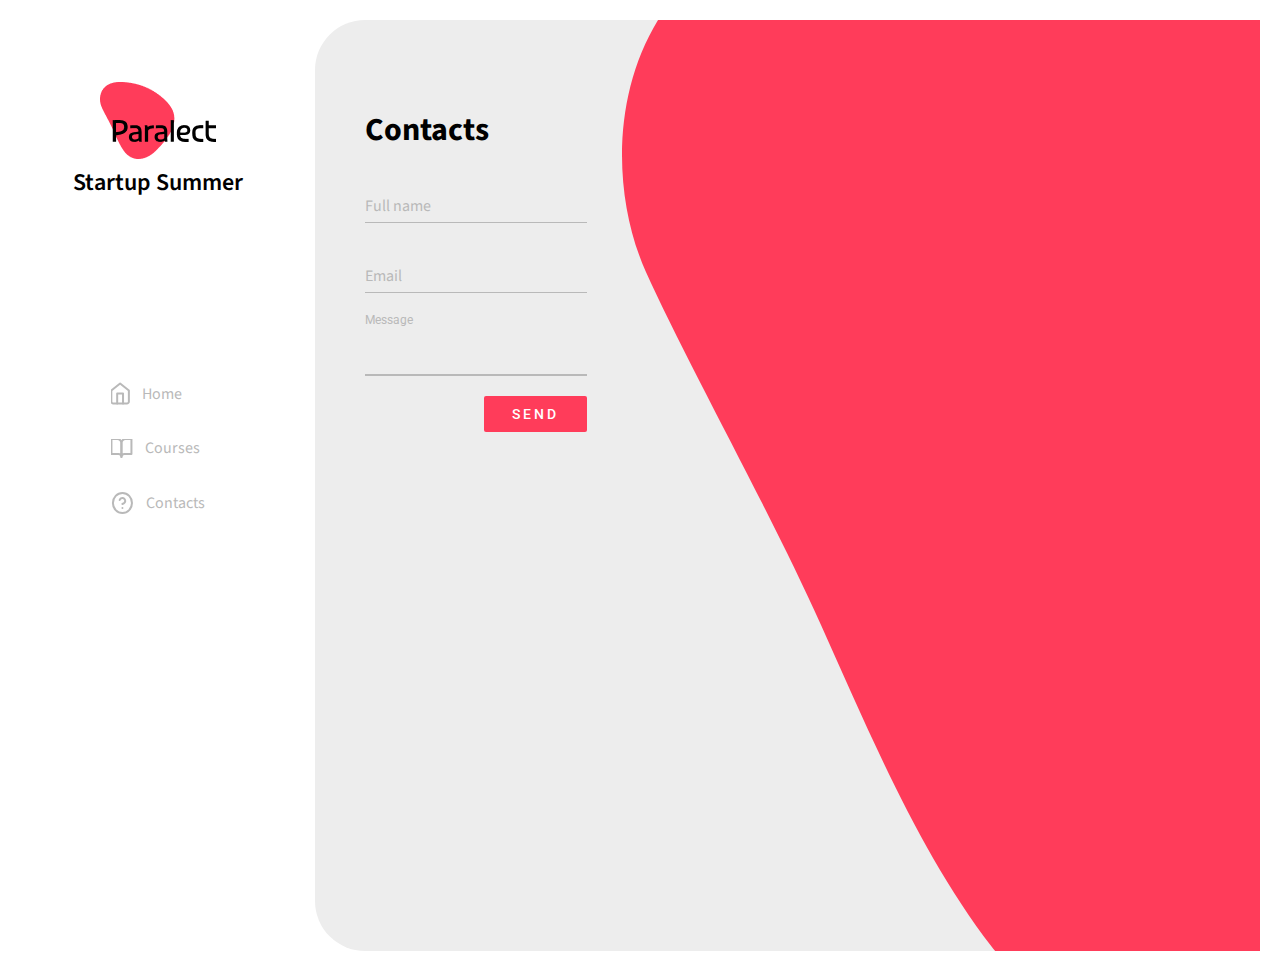
==== page_home/contacts.html @ e0e793ab "refactoring contacts" ====
<!DOCTYPE html>
<html lang="en">

<head>
    <meta charset="UTF-8">
    <meta http-equiv="X-UA-Compatible" content="IE=edge">
    <meta name="viewport" content="width=device-width, initial-scale=1.0">
    <link rel="stylesheet" href="./main.css">
    <link rel="preconnect" href="https://fonts.googleapis.com">
    <link rel="preconnect" href="https://fonts.gstatic.com" crossorigin>
    <link
        href="https://fonts.googleapis.com/css2?family=Roboto:wght@400;500&family=Source+Sans+Pro:wght@400;600&display=swap"
        rel="stylesheet">
    <title>Contacts</title>
</head>

<body>
    <main class="main">
        <div class="container">
            <div class="header__item">
                <div class="header__logo">
                    <img src="../utils/Frame.png" alt="logo">
                    <p>
                        Startup Summer
                    </p>
                </div>

                <ul class="nav" id="nav">
                    <li>
                        <a class="nav__link" href="./index.html">
                            <svg class="nav_svg" width="19" height="23" viewBox="0 0 19 23" fill="none"
                                xmlns="http://www.w3.org/2000/svg">
                                <path
                                    d="M0.328491 8.5L9.10349 1.5L17.8785 8.5V19.5C17.8785 20.0304 17.673 20.5391 17.3073 20.9142C16.9417 21.2893 16.4457 21.5 15.9285 21.5H2.27849C1.76132 21.5 1.26533 21.2893 0.899633 20.9142C0.533937 20.5391 0.328491 20.0304 0.328491 19.5V8.5Z"
                                    stroke-width="2" stroke-linecap="round" stroke-linejoin="round" />
                                <path d="M6.17847 21.5V11.5H12.0285V21.5" stroke-width="2" stroke-linecap="round"
                                    stroke-linejoin="round" />
                            </svg>

                            Home
                        </a>
                    </li>

                    <li>
                        <a class="nav__link " href="./courses.html">
                            <svg class="nav_svg" width="22" height="19" viewBox="0 0 22 19" fill="none"
                                xmlns="http://www.w3.org/2000/svg">
                                <path
                                    d="M0.439209 0H6.43921C7.50007 0 8.51749 0.421427 9.26764 1.17157C10.0178 1.92172 10.4392 2.93913 10.4392 4V18C10.4392 17.2044 10.1231 16.4413 9.56053 15.8787C8.99792 15.3161 8.23486 15 7.43921 15H0.439209V0Z"
                                    stroke-width="2" stroke-linecap="round" stroke-linejoin="round" />
                                <path
                                    d="M20.4392 0H14.4392C13.3783 0 12.3609 0.421427 11.6108 1.17157C10.8606 1.92172 10.4392 2.93913 10.4392 4V18C10.4392 17.2044 10.7553 16.4413 11.3179 15.8787C11.8805 15.3161 12.6436 15 13.4392 15H20.4392V0Z"
                                    stroke-width="2" stroke-linecap="round" stroke-linejoin="round" />
                            </svg>
                            Courses
                        </a>
                    </li>

                    <li>
                        <a class="nav__link" href="./contacts.html">
                            <svg class="nav_svg" width="23" height="24" viewBox="0 0 23 24" fill="none"
                                xmlns="http://www.w3.org/2000/svg">
                                <path
                                    d="M11.4393 22C16.704 22 20.972 17.5228 20.972 12C20.972 6.47715 16.704 2 11.4393 2C6.17449 2 1.90656 6.47715 1.90656 12C1.90656 17.5228 6.17449 22 11.4393 22Z"
                                    stroke-width="2" stroke-linecap="round" stroke-linejoin="round" />
                                <path
                                    d="M8.66522 9C8.88934 8.33167 9.3317 7.76811 9.91396 7.40913C10.4962 7.05016 11.1808 6.91894 11.8465 7.03871C12.5121 7.15849 13.1159 7.52153 13.5508 8.06353C13.9857 8.60553 14.2238 9.29152 14.2228 10C14.2228 12 11.363 13 11.363 13"
                                    stroke-width="2" stroke-linecap="round" stroke-linejoin="round" />
                                <path d="M11.4393 17H11.4493" stroke-width="2" stroke-linecap="round"
                                    stroke-linejoin="round" />
                            </svg>
                            Contacts
                        </a>
                    </li>
                </ul>

            </div>
            <div class="contacts">
                <div class="contacts__item">
                    <h1>Contacts</h1>
                    <form class="contacts__form" action="">
                        <div class="contacts__name">
                            <input id="input__name_id" type="text" required autocomplete="off">
                            <label for="input__name_id" class="label__name">
                                <span class="name__span">Full name</span>
                            </label>
                        </div>
                        <div class="contacts__email">
                            <input id="input__email_id" type="text" required autocomplete="off">
                            <label for="input__email_id" class="label__email">
                                <span class="email_name">Email</span>
                            </label>
                        </div>

                        <div class="contacts__message">
                            <label for="input__email">Message</label>
                            <textarea type="text"></textarea>
                        </div>
                    </form>
                    <div class="btn">
                        <input class="send__btn" type="submit" value="SEND">
                    </div>


                </div>

                <img class="contacts__img" src="../utils/Vector.svg" alt="">
            </div>

        </div>

    </main>

    <script src="./app.js"></script>
</body>

</html>
---- page_home/main.css ----
div, p, input, button, form, span, a, ul, li {
    box-sizing: border-box;
    
}
*{
    font-family: 'Source Sans Pro', sans-serif;
}

p, body{
    margin: 0;
}

h1, h2, h3, h4{
    margin: 0;
}
ul{
    padding: 0;
}
.container{
    max-width: 1440px;
    width: 100%;
    margin: 0 auto;
    display: flex;
    height: 100%;
}

.header__item{
    width: 25%;
    display: flex;
    flex-direction: column;    
    align-items: center;
}

.header__logo{
    margin-top: 82px;
    text-align: center;
}

.header__logo p{
    font-family: 'Source Sans Pro', sans-serif;
    font-weight: 600;
    
    font-size: 24px;
}

.nav{
    margin-top: 182px;
    list-style: none;
}

.nav__link{
    text-decoration: none;
    display: flex;
    align-items: center;
    color: #B9B9B9;
}

.nav__link:hover{
    color: #FF3C5A;
}

.active{
    color: #FF3C5A;
}

.active svg{
    stroke: #FF3C5A;
}


.nav li{
    margin-bottom: 32px;    
    
}

.nav_svg{
    stroke:#B9B9B9;
}


.nav li:last-child{
    margin-bottom: 0;
}

.nav svg{
    margin-right: 12px;
}

.nav img {
    margin-right: 12px;
}

.main__item{    
    width: 75%;
    height: 100%;
    margin: 20px 20px 20px 0;
    border-radius: 50px;
    padding: 62px 0 92px;
    background-color: #EDEDED;
}

.main__head{
    text-align: center;
    margin-bottom: 56px;
}



.main__head h1{
    font-size: 48px;
    font-weight: 600;
}

.main__head p{
    font-weight: 400;
    font-size: 24px;
}

.main__inner{
    margin: 0 92px 40px;
}

.main__inner:last-child{
    margin: 0 92px;
}

.main__inner p{
    font-size: 18px;
    font-weight: 400;
    margin-bottom: 20px;
}

.main__inner-title span{
    color: #FF3C5A;
    font-weight: 600;
}

.main__block{
    width: 100%;
}

.float{
    float: left;
}

.main__block-item__float{
    width: 200px;
    height: 200px;
    background-color: #ffff;    
    float: left;

    margin-bottom: 40px;
    border-radius: 6px;
    box-shadow: 0px 8px 4px 0px rgba(34, 60, 80, 0.25);
}
.main__block-item__float:nth-child(2n+2){
    margin: 0 25px;
}

.main__block-item__float:last-child{
    margin-right: 0;
    float: right;
}


.grid{
    display: grid;
    grid-template-columns: 200px 200px 200px 200px;
    justify-content: space-between;
    margin-right: 20px;
}

/* .grid:last-child{
    gap: ;
} */

.main__block-item__grid{
    width: 200px;
    background-color: #ffff;
    height: 200px;
    border-radius: 6px;
    box-shadow: 0px 8px 4px 0px rgba(34, 60, 80, 0.25);
}


.flex{
    display: flex;
    flex-wrap: wrap;
    justify-content: space-between;
}

.main__block-item__flex{
    width: 200px;
    background-color: #ffff;
    height: 200px;    
    margin-bottom: 20px; 
    border-radius: 6px;
    box-shadow: 0px 8px 4px 0px rgba(34, 60, 80, 0.25);
}

.courses{
    margin: 20px 20px 20px 0;
    padding: 87px 50px 40px;
    background-color: #EDEDED;
    border-radius: 50px;
    width: 75%;
}

.courses h2{
    font-size: 24px;
    font-weight: 600;
    margin-bottom: 14px;
}

.courses__wrapper{
      display: flex;
      justify-content: center;
      align-items: center;
}

.courses__items{
    width: 100%;
    display: grid; 
    grid-template-columns: 175px 175px 175px 175px 175px;
    justify-content: space-between;
}

.courses__link{
    height: 175px;
    background-color: #fff;
    margin-bottom: 20px;
    position: relative;
}

.courses__link:nth-child(5n+5){
    margin-right: 0;
}

.courses__link svg{
    position: absolute;
    top: 0;
    right: 0;
}

.courses__img{
    fill: #B9B9B9;
    transition: fill .2s ease-in;
}
.active{
    fill: #FF3C5A;
}
.courses__img:hover{
    fill: #FF3C5A;
}

.courses__link p{
    color: #000;
    position: absolute;
    bottom: 20px;
    left: 20px;
}

.contacts{
    margin: 20px 20px 20px 0;
    background-color: #EDEDED;
    border-radius: 50px;
    width: 75%;
    display: flex;
    justify-content: space-between;
    position: relative;
}

.contacts__item{
    margin: 87px 35px 0 50px;
    width: 100%;
}

.contacts__form{
    margin-top: 20px;
}

.contacts__name{
    width: 100%;
    margin-bottom: 20px;
    position: relative;
    height: 50px;
    overflow: hidden;
}

.contacts__name input{
    background: none;
    border: none;
    padding-top: 10px;
    margin-top: 5px;
    width: 100%;
    height: 100%;
    outline: none;
}

.label__name{
    font-weight: normal;
    font-family: 'Roboto', sans-serif;
    font-size: 16px;
    color: #B9B9B9;
    position: absolute;
    bottom: 0;
    left: 0;
    width: 100%;
    height: 100%;
    pointer-events: none;

    border-bottom: 1px solid #B9B9B9;   
}

.label__name::after{
    content: "";
    position: absolute;
    left: 0px;
    bottom: -1px;
    height: 100%;
    width: 100%;
    border-bottom: 2px solid #FF3C5A;
    transform: translateX(-100%);
    transition: transform .3s ease ;
}
.name__span{
    position: absolute;
    bottom: 5px;
    left: 0px;
    transition: all .3s ease;
}

.contacts__name input:focus + .label__name .name__span,
.contacts__name input:valid + .label__name .name__span{
    transform: translateY(-120%);
}

.contacts__name input:focus + .label__name::after,
.contacts__name input:valid + .label__name::after{
    transform: translateX(0%);
}

.contacts__email{
    width: 100%;
    margin-bottom: 20px;
    position: relative;
    height: 50px;
    overflow: hidden;
}

.contacts__email input{
    background: none;
    border: none;
    padding-top: 10px;
    margin-top: 5px;
    width: 100%;
    height: 100%;
    outline: none;
}

.label__email{
    font-weight: normal;
    font-family: 'Roboto', sans-serif;
    font-size: 16px;
    color: #B9B9B9;
    position: absolute;
    bottom: 0;
    left: 0;
    width: 100%;
    height: 100%;
    pointer-events: none;

    border-bottom: 1px solid #B9B9B9;   
}

.label__email::after{
    content: "";
    position: absolute;
    left: 0px;
    bottom: -1px;
    height: 100%;
    width: 100%;
    border-bottom: 2px solid #FF3C5A;
    transform: translateX(-100%);
    transition: transform .3s ease ;
}

.email_name{
    position: absolute;
    bottom: 5px;
    left: 0px;
    transition: all .3s ease;
}

.contacts__email input:focus + .label__email .email_name,
.contacts__email input:valid + .label__email .email_name{
    transform: translateY(-120%);
}

.contacts__email input:focus + .label__email::after,
.contacts__email input:valid + .label__email::after{
    transform: translateX(0%);
}

.contacts__message label{
    font-weight: normal;
    font-family: 'Roboto', sans-serif;
    font-size: 12px;
    color: #B9B9B9;
}

.contacts__message{
    width: 100%;
    display: flex;
    flex-direction: column; 
    
}

.contacts__message textarea{
    background: none;
    border: none;    
    resize:none;
    margin-top: 5px;
    border-bottom: 2px solid #B9B9B9;
    outline: none;
}
.contacts__message textarea:focus{
    border-bottom: 2px solid #FF3C5A;
}

.btn{
    margin-top: 20px;
    display: flex;
    justify-content: end;
}

.send__btn{
    color: #fff;
    font-family: 'Roboto', sans-serif;
    font-weight: 500;
    background: #FF3C5A;
    padding: 10px 28px;
    border: none;
    border-radius: 2px;
    font-size: 14px;
    letter-spacing: 3px;
    cursor: pointer;
    transition: background .2s ease-in;
}

.send__btn:hover{
    background: #000;
}
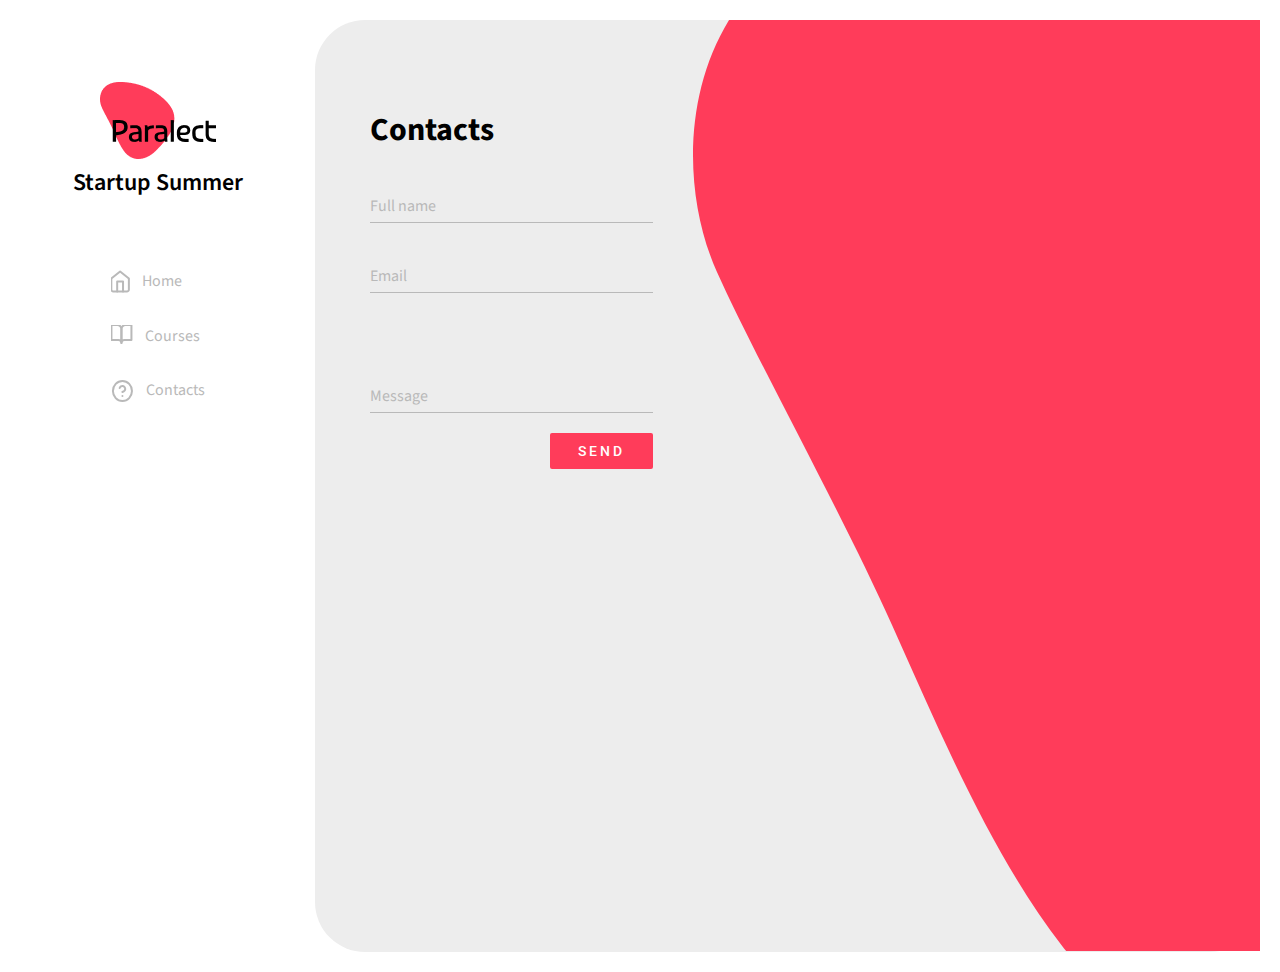
==== commit 1954ea2a: "done" ====
--- a/page_home/contacts.html
+++ b/page_home/contacts.html
@@ -6,6 +6,7 @@
     <meta http-equiv="X-UA-Compatible" content="IE=edge">
     <meta name="viewport" content="width=device-width, initial-scale=1.0">
     <link rel="stylesheet" href="./main.css">
+    <link rel="stylesheet" href="pageCss/contacts.css">
     <link rel="preconnect" href="https://fonts.googleapis.com">
     <link rel="preconnect" href="https://fonts.gstatic.com" crossorigin>
     <link
@@ -18,11 +19,14 @@
     <main class="main">
         <div class="container">
             <div class="header__item">
-                <div class="header__logo">
+                <div class="header__logo--desctop">
                     <img src="../utils/Frame.png" alt="logo">
                     <p>
                         Startup Summer
                     </p>
+                </div>
+                <div class="navbar--close">
+                    <span class="navbar__icon--close"></span>
                 </div>
 
                 <ul class="nav" id="nav">
@@ -36,7 +40,6 @@
                                 <path d="M6.17847 21.5V11.5H12.0285V21.5" stroke-width="2" stroke-linecap="round"
                                     stroke-linejoin="round" />
                             </svg>
-
                             Home
                         </a>
                     </li>
@@ -76,6 +79,17 @@
 
             </div>
             <div class="contacts">
+                <div class="navbar" id="navbar_open">
+                    <span class="navbar__icon"></span>
+                </div>
+                <div class="logo__mobile">
+                    <div class="header__logo-mobile">
+                        <img src="../utils/Frame.png" alt="logo">
+                        <p>
+                            Startup Summer
+                        </p>
+                    </div>
+                </div>
                 <div class="contacts__item">
                     <h1>Contacts</h1>
                     <form class="contacts__form" action="">
@@ -93,8 +107,11 @@
                         </div>
 
                         <div class="contacts__message">
-                            <label for="input__email">Message</label>
-                            <textarea type="text"></textarea>
+                            <textarea type="text" required autocomplete="off"></textarea>
+                            <label for="input__email" class="message__label">
+                                <span class="message__title">Message</span>
+                            </label>
+                            
                         </div>
                     </form>
                     <div class="btn">
@@ -104,7 +121,7 @@
 
                 </div>
 
-                <img class="contacts__img" src="../utils/Vector.svg" alt="">
+                <div class="contacts__img"></div>
             </div>
 
         </div>
--- a/page_home/main.css
+++ b/page_home/main.css
@@ -25,48 +25,90 @@
 }
 
 .header__item{
-    width: 25%;
+    width: 25%;    
     display: flex;
     flex-direction: column;    
     align-items: center;
-}
-
-.header__logo{
+    position: relative;
+    min-width: 200px;
+}
+
+.header__logo--desctop{
     margin-top: 82px;
     text-align: center;
-}
-
-.header__logo p{
+    position: absolute;
+}
+
+.navbar--close{    
+    cursor: pointer;
+    position: absolute;
+    top: 20px;
+    right: 50px;
+    display: none;
+}
+
+.navbar__icon--close{    
+    display: block;
+    background: #000;
+    margin: 5px 0;
+    position: relative;
+    border-radius: 20px;
+    margin-top: 50px;
+}
+
+.navbar__icon--close::after{
+    content: "";
+    display: block;
+    width: 20px;
+    height: 3px;
+    background: #000;
+    position: absolute;
+    top: 0px;
+    border-radius: 20px;
+    transform: rotate(45deg);
+}
+
+.navbar__icon--close::before{
+    content: "";
+    display: block;
+    width: 20px;
+    height: 3px;
+    background: #000;
+    position: absolute;
+    top: 0px;
+    border-radius: 20px;
+    transform: rotate(-45deg);
+}
+
+.header__logo--desctop p{
     font-family: 'Source Sans Pro', sans-serif;
-    font-weight: 600;
-    
+    font-weight: 600;    
     font-size: 24px;
 }
 
 .nav{
-    margin-top: 182px;
+    margin-top: 270px;
     list-style: none;
 }
 
 .nav__link{
     text-decoration: none;
     display: flex;
-    align-items: center;
     color: #B9B9B9;
 }
 
 .nav__link:hover{
     color: #FF3C5A;
-}
-
-.active{
+      
+}
+
+.nav_svg:hover{
+    stroke: #FF3C5A;  
+}
+
+/* .active{
     color: #FF3C5A;
-}
-
-.active svg{
-    stroke: #FF3C5A;
-}
-
+} */
 
 .nav li{
     margin-bottom: 32px;    
@@ -109,6 +151,7 @@
 .main__head h1{
     font-size: 48px;
     font-weight: 600;
+    
 }
 
 .main__head p{
@@ -139,40 +182,38 @@
     width: 100%;
 }
 
-.float{
-    float: left;
-}
-
-.main__block-item__float{
-    width: 200px;
+.float::after{
+    content: "";
+    display: table; 
+    clear: both;
+}
+
+.main__block-item__float{    
     height: 200px;
     background-color: #ffff;    
     float: left;
-
-    margin-bottom: 40px;
+    width: 200px;
+    margin: .5rem .8rem;
+
+
     border-radius: 6px;
     box-shadow: 0px 8px 4px 0px rgba(34, 60, 80, 0.25);
 }
-.main__block-item__float:nth-child(2n+2){
-    margin: 0 25px;
-}
 
 .main__block-item__float:last-child{
     margin-right: 0;
-    float: right;
-}
-
+}
+.main__block-item__float:first-child{
+    margin-left: 0;
+}
 
 .grid{
     display: grid;
-    grid-template-columns: 200px 200px 200px 200px;
+    grid-column-gap: 20px;
+    grid-row-gap: 20px; 
+    grid-template-columns: repeat(auto-fill, minmax(200px, 1fr));
     justify-content: space-between;
-    margin-right: 20px;
-}
-
-/* .grid:last-child{
-    gap: ;
-} */
+}
 
 .main__block-item__grid{
     width: 200px;
@@ -198,256 +239,50 @@
     box-shadow: 0px 8px 4px 0px rgba(34, 60, 80, 0.25);
 }
 
-.courses{
-    margin: 20px 20px 20px 0;
-    padding: 87px 50px 40px;
-    background-color: #EDEDED;
-    border-radius: 50px;
-    width: 75%;
-}
-
-.courses h2{
-    font-size: 24px;
-    font-weight: 600;
-    margin-bottom: 14px;
-}
-
-.courses__wrapper{
-      display: flex;
-      justify-content: center;
-      align-items: center;
-}
-
-.courses__items{
-    width: 100%;
-    display: grid; 
-    grid-template-columns: 175px 175px 175px 175px 175px;
-    justify-content: space-between;
-}
-
-.courses__link{
-    height: 175px;
-    background-color: #fff;
-    margin-bottom: 20px;
-    position: relative;
-}
-
-.courses__link:nth-child(5n+5){
-    margin-right: 0;
-}
-
-.courses__link svg{
-    position: absolute;
-    top: 0;
-    right: 0;
-}
-
-.courses__img{
-    fill: #B9B9B9;
-    transition: fill .2s ease-in;
-}
-.active{
-    fill: #FF3C5A;
-}
-.courses__img:hover{
-    fill: #FF3C5A;
-}
-
-.courses__link p{
-    color: #000;
-    position: absolute;
-    bottom: 20px;
-    left: 20px;
-}
-
-.contacts{
-    margin: 20px 20px 20px 0;
-    background-color: #EDEDED;
-    border-radius: 50px;
-    width: 75%;
-    display: flex;
-    justify-content: space-between;
-    position: relative;
-}
-
-.contacts__item{
-    margin: 87px 35px 0 50px;
-    width: 100%;
-}
-
-.contacts__form{
-    margin-top: 20px;
-}
-
-.contacts__name{
-    width: 100%;
-    margin-bottom: 20px;
-    position: relative;
-    height: 50px;
-    overflow: hidden;
-}
-
-.contacts__name input{
-    background: none;
-    border: none;
-    padding-top: 10px;
-    margin-top: 5px;
-    width: 100%;
-    height: 100%;
-    outline: none;
-}
-
-.label__name{
-    font-weight: normal;
-    font-family: 'Roboto', sans-serif;
-    font-size: 16px;
-    color: #B9B9B9;
-    position: absolute;
-    bottom: 0;
-    left: 0;
-    width: 100%;
-    height: 100%;
-    pointer-events: none;
-
-    border-bottom: 1px solid #B9B9B9;   
-}
-
-.label__name::after{
-    content: "";
-    position: absolute;
-    left: 0px;
-    bottom: -1px;
-    height: 100%;
-    width: 100%;
-    border-bottom: 2px solid #FF3C5A;
-    transform: translateX(-100%);
-    transition: transform .3s ease ;
-}
-.name__span{
-    position: absolute;
-    bottom: 5px;
-    left: 0px;
-    transition: all .3s ease;
-}
-
-.contacts__name input:focus + .label__name .name__span,
-.contacts__name input:valid + .label__name .name__span{
-    transform: translateY(-120%);
-}
-
-.contacts__name input:focus + .label__name::after,
-.contacts__name input:valid + .label__name::after{
-    transform: translateX(0%);
-}
-
-.contacts__email{
-    width: 100%;
-    margin-bottom: 20px;
-    position: relative;
-    height: 50px;
-    overflow: hidden;
-}
-
-.contacts__email input{
-    background: none;
-    border: none;
-    padding-top: 10px;
-    margin-top: 5px;
-    width: 100%;
-    height: 100%;
-    outline: none;
-}
-
-.label__email{
-    font-weight: normal;
-    font-family: 'Roboto', sans-serif;
-    font-size: 16px;
-    color: #B9B9B9;
-    position: absolute;
-    bottom: 0;
-    left: 0;
-    width: 100%;
-    height: 100%;
-    pointer-events: none;
-
-    border-bottom: 1px solid #B9B9B9;   
-}
-
-.label__email::after{
-    content: "";
-    position: absolute;
-    left: 0px;
-    bottom: -1px;
-    height: 100%;
-    width: 100%;
-    border-bottom: 2px solid #FF3C5A;
-    transform: translateX(-100%);
-    transition: transform .3s ease ;
-}
-
-.email_name{
-    position: absolute;
-    bottom: 5px;
-    left: 0px;
-    transition: all .3s ease;
-}
-
-.contacts__email input:focus + .label__email .email_name,
-.contacts__email input:valid + .label__email .email_name{
-    transform: translateY(-120%);
-}
-
-.contacts__email input:focus + .label__email::after,
-.contacts__email input:valid + .label__email::after{
-    transform: translateX(0%);
-}
-
-.contacts__message label{
-    font-weight: normal;
-    font-family: 'Roboto', sans-serif;
-    font-size: 12px;
-    color: #B9B9B9;
-}
-
-.contacts__message{
-    width: 100%;
-    display: flex;
-    flex-direction: column; 
-    
-}
-
-.contacts__message textarea{
-    background: none;
-    border: none;    
-    resize:none;
-    margin-top: 5px;
-    border-bottom: 2px solid #B9B9B9;
-    outline: none;
-}
-.contacts__message textarea:focus{
-    border-bottom: 2px solid #FF3C5A;
-}
-
-.btn{
-    margin-top: 20px;
-    display: flex;
-    justify-content: end;
-}
-
-.send__btn{
-    color: #fff;
-    font-family: 'Roboto', sans-serif;
-    font-weight: 500;
-    background: #FF3C5A;
-    padding: 10px 28px;
-    border: none;
-    border-radius: 2px;
-    font-size: 14px;
-    letter-spacing: 3px;
-    cursor: pointer;
-    transition: background .2s ease-in;
-}
-
-.send__btn:hover{
-    background: #000;
+@media screen and (max-width: 1000px) {
+
+    .main__block-item__float{
+        margin: 10px 0;
+    }
+
+    .main__block-item__float:last-child{
+        margin-bottom: .8rem;
+    }
+    .main__block-item__float:first-child{
+        margin-bottom: .8rem;
+    }
+}
+
+
+
+@media screen and (max-width: 375px) {
+    .header__item{
+        display: none;
+        width: 100%;
+    }
+
+    .header__logo--desctop{
+        display: none;
+    }    
+    .navbar--close{
+        display: flex;
+    }
+
+    .logo__mobile{
+        display: flex;
+        flex-direction: column;
+        align-items: center;
+    }
+    
+    .header__logo-mobile{
+        margin-top: 0;
+        display: flex;
+        flex-direction: column;
+        position: relative;     
+        display: block;   
+    }
+    
+    .header__logo-mobile p{
+        font-size: 18px;
+    }
 }--- a/page_home/pageCss/contacts.css
+++ b/page_home/pageCss/contacts.css
@@ -0,0 +1,345 @@
+.contacts{
+    margin: 20px 20px 20px 0;
+    background-color: #EDEDED;
+    border-radius: 50px;
+    width: 75%;
+    height: 100%;
+    display: flex;
+    justify-content: space-between;
+    position: relative;
+}
+
+.contacts__item{
+    margin: 87px 35px 0 50px;
+    width: 30%;
+}
+
+.contacts__form{
+    margin-top: 20px;
+}
+
+.contacts__name{
+    width: 100%;
+    margin-bottom: 20px;
+    position: relative;
+    height: 50px;
+    overflow: hidden;
+}
+
+.contacts__name input{
+    background: none;
+    border: none;
+    padding-top: 10px;
+    margin-top: 5px;
+    width: 100%;
+    height: 100%;
+    outline: none;
+}
+
+.label__name{
+    font-weight: normal;
+    font-family: 'Roboto', sans-serif;
+    font-size: 16px;
+    color: #B9B9B9;
+    position: absolute;
+    bottom: 0;
+    left: 0;
+    width: 100%;
+    height: 100%;
+    pointer-events: none;
+
+    border-bottom: 1px solid #B9B9B9;   
+}
+
+.label__name::after{
+    content: "";
+    position: absolute;
+    left: 0px;
+    bottom: -1px;
+    height: 100%;
+    width: 100%;
+    border-bottom: 2px solid #FF3C5A;
+    transform: translateX(-100%);
+    transition: transform .3s ease ;
+}
+.name__span{
+    position: absolute;
+    bottom: 5px;
+    left: 0px;
+    transition: all .3s ease;
+}
+
+.contacts__name input:focus + .label__name .name__span,
+.contacts__name input:valid + .label__name .name__span{
+    transform: translateY(-120%);
+}
+
+.contacts__name input:focus + .label__name::after,
+.contacts__name input:valid + .label__name::after{
+    transform: translateX(0%);
+}
+
+.contacts__email{
+    width: 100%;
+    margin-bottom: 20px;
+    position: relative;
+    height: 50px;
+    overflow: hidden;
+}
+
+.contacts__email input{
+    background: none;
+    border: none;
+    padding-top: 10px;
+    margin-top: 5px;
+    width: 100%;
+    height: 100%;
+    outline: none;
+}
+
+.label__email{
+    font-weight: normal;
+    font-family: 'Roboto', sans-serif;
+    font-size: 16px;
+    color: #B9B9B9;
+    position: absolute;
+    bottom: 0;
+    left: 0;
+    width: 100%;
+    height: 100%;
+    pointer-events: none;
+
+    border-bottom: 1px solid #B9B9B9;   
+}
+
+.label__email::after{
+    content: "";
+    position: absolute;
+    left: 0px;
+    bottom: -1px;
+    height: 100%;
+    width: 100%;
+    border-bottom: 2px solid #FF3C5A;
+    transform: translateX(-100%);
+    transition: transform .3s ease ;
+}
+
+.email_name{
+    position: absolute;
+    bottom: 5px;
+    left: 0px;
+    transition: all .3s ease;
+}
+
+.contacts__email input:focus + .label__email .email_name,
+.contacts__email input:valid + .label__email .email_name{
+    transform: translateY(-120%);
+}
+
+.contacts__email input:focus + .label__email::after,
+.contacts__email input:valid + .label__email::after{
+    transform: translateX(0%);
+}
+
+
+.contacts__message{
+    width: 100%;
+    margin-bottom: 20px;
+    position: relative;
+    height: 100px;
+    overflow: hidden;
+}
+
+.contacts__message textarea{
+    background: none;
+    border: none;
+    padding-top: 70px;
+    margin-top: 5px;
+    width: 100%;
+    height: 100%;
+    resize:none;
+    outline: none;
+}
+
+.message__label{
+    font-weight: normal;
+    font-family: 'Roboto', sans-serif;
+    font-size: 16px;
+    color: #B9B9B9;
+    position: absolute;
+    bottom: 0;
+    left: 0;
+    width: 100%;
+    height: 100%;
+    pointer-events: none;
+
+    border-bottom: 1px solid #B9B9B9;   
+}
+
+.message__label::after{
+    content: "";
+    position: absolute;
+    left: 0px;
+    bottom: -1px;
+    height: 100%;
+    width: 100%;
+    border-bottom: 2px solid #FF3C5A;
+    transform: translateX(-100%);
+    transition: transform .3s ease ;
+}
+
+.message__title{
+    position: absolute;
+    bottom: 5px;
+    left: 0px;
+    transition: all .3s ease;
+}
+
+.contacts__message textarea:focus + .message__label .message__title,
+.contacts__message textarea:valid + .message__label .message__title{
+    transform: translateY(-300%);
+}
+
+.contacts__message textarea:focus + .message__label::after,
+.contacts__message textarea:valid + .message__label::after{
+    transform: translateX(0%);
+}
+
+.btn{
+    margin-top: 20px;
+    display: flex;
+    justify-content: end;
+}
+
+.send__btn{
+    color: #fff;
+    font-family: 'Roboto', sans-serif;
+    font-weight: 500;
+    background: #FF3C5A;
+    padding: 10px 28px;
+    border: none;
+    border-radius: 2px;
+    font-size: 14px;
+    letter-spacing: 3px;
+    cursor: pointer;
+    transition: background .2s ease-in;
+}
+
+.send__btn:hover{
+    background: #000;
+}
+
+
+.contacts__img{
+    width: 60%;
+    height: 932px;
+    background: url('../../utils/Vector.svg') no-repeat ;
+}
+
+.navbar{
+    width: 20px;
+    height: 30px;
+    cursor: pointer;
+    display: none; 
+}
+
+.navbar__icon{    
+    display: block;
+    width: 20px;
+    height: 3px;
+    background: #000;
+    margin: 5px 0;
+    position: relative;
+    border-radius: 20px;
+}
+
+.navbar__icon::after{
+    content: "";
+    display: block;
+    width: 20px;
+    height: 3px;
+    background: #000;
+    position: absolute;
+    top: -6px;
+    border-radius: 20px;
+}
+
+.navbar__icon::before{
+    content: "";
+    display: block;
+    width: 20px;
+    height: 3px;
+    background: #000;
+    position: absolute;
+    top: 5.5px;
+    border-radius: 20px;
+}
+
+.header__logo-mobile{
+    display: none;
+}
+
+
+@media screen and (max-width: 1000px) {
+    .contacts__img{
+        width: 50%;
+    }
+    .contacts__item{
+        width: 40%;
+    }
+}
+
+@media screen and (max-width: 750px) {
+    .contacts{
+        padding: px;
+        height: 932px;
+    }
+    .contacts__item{
+        width: 100%;
+        margin: 80px 20px 0 ;
+    }
+    .contacts__img{
+        display: none;
+    }
+}
+
+@media screen and (max-width: 375px) {
+    .navbar{
+        display: block;
+    }
+    .contacts{
+        width: 100%;
+        padding: 36px 20px 0px;
+        margin: 0;
+        border-radius: 0;
+        position: relative;
+    }
+
+    .header__logo-mobile{
+        display: block;
+    }
+    
+    .contacts{
+        width: 100%;
+        margin: 0;
+        border-radius: none;
+        display: flex;
+        height: auto;
+        flex-direction: column;
+    }
+
+    .contacts__item{
+        width: 100%;
+        margin: 0;
+        padding-bottom: 260px;
+    }
+    .contacts__img{
+        margin-top: 20px;
+        width: 375px;
+        height: 250px;
+        position: absolute; 
+        bottom: 0; 
+        right: 0;
+        background: url(../../utils/Vector.png) no-repeat bottom;
+    }
+}